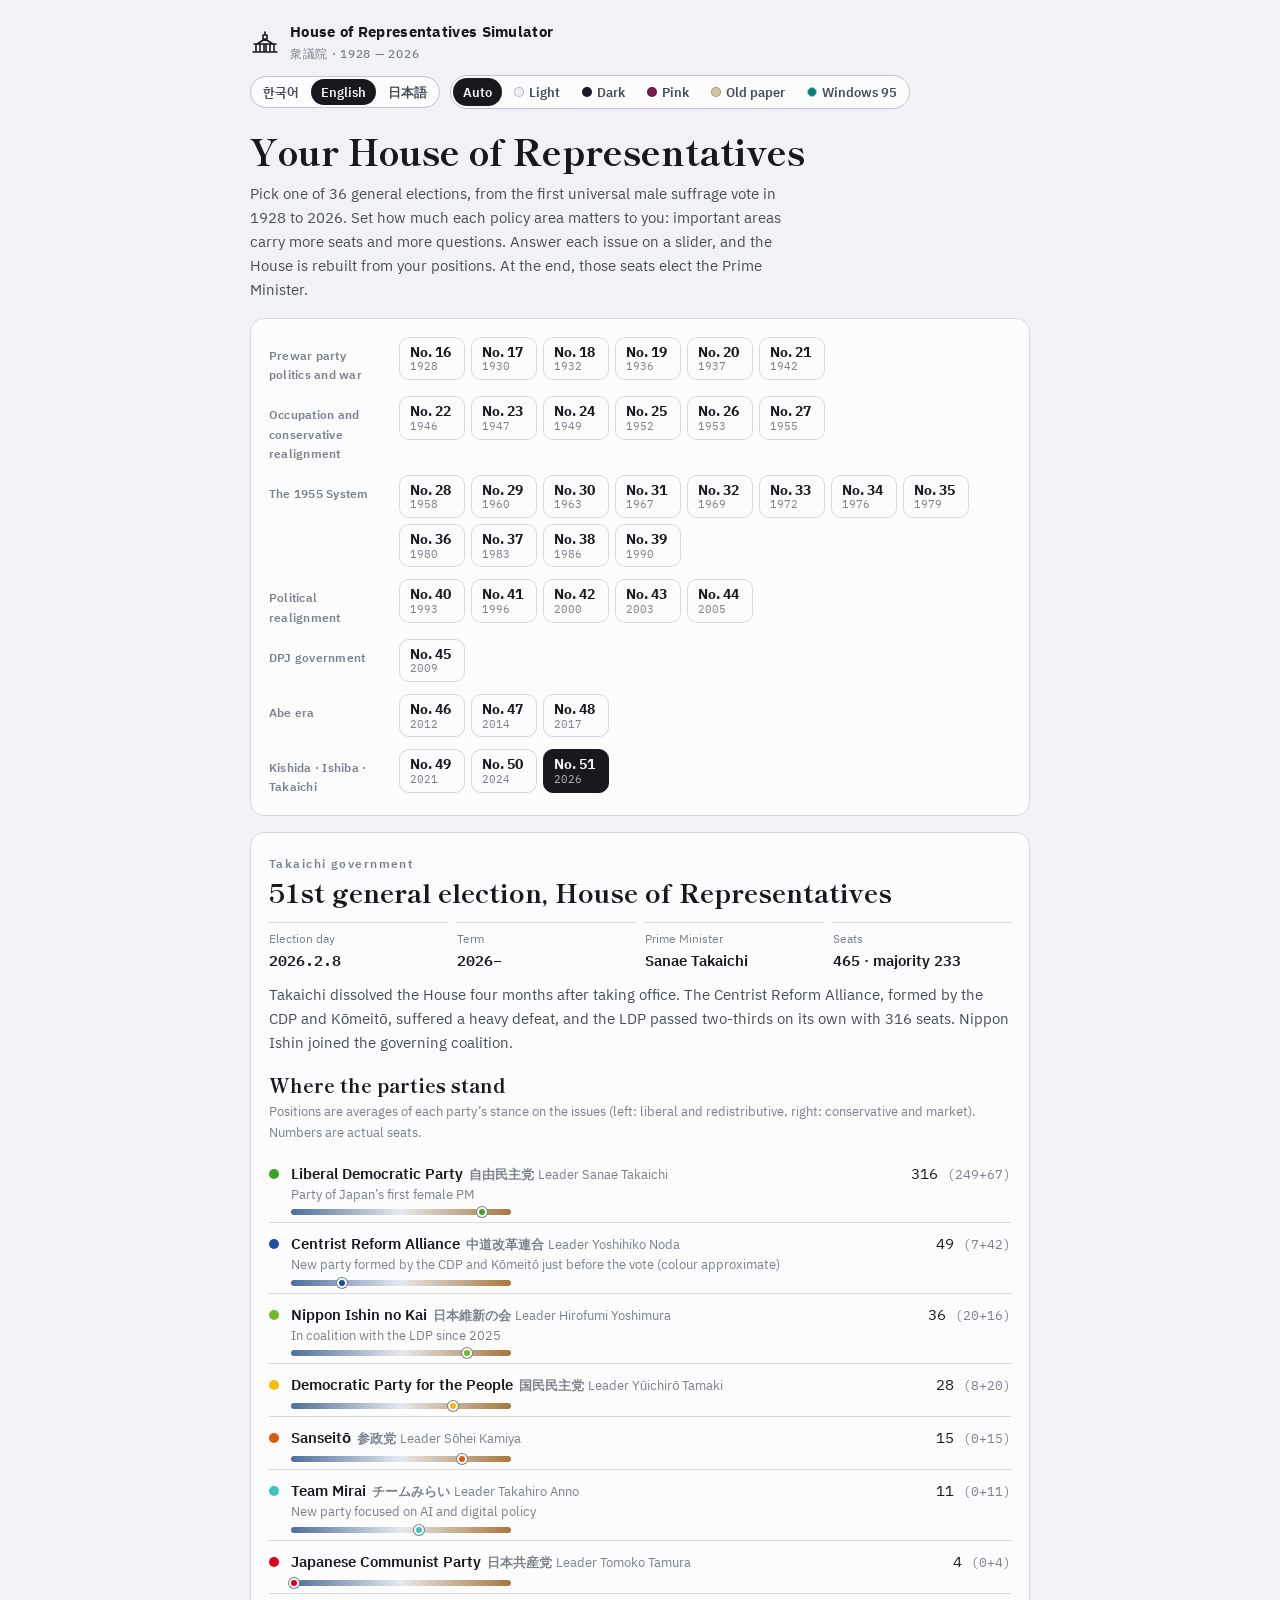
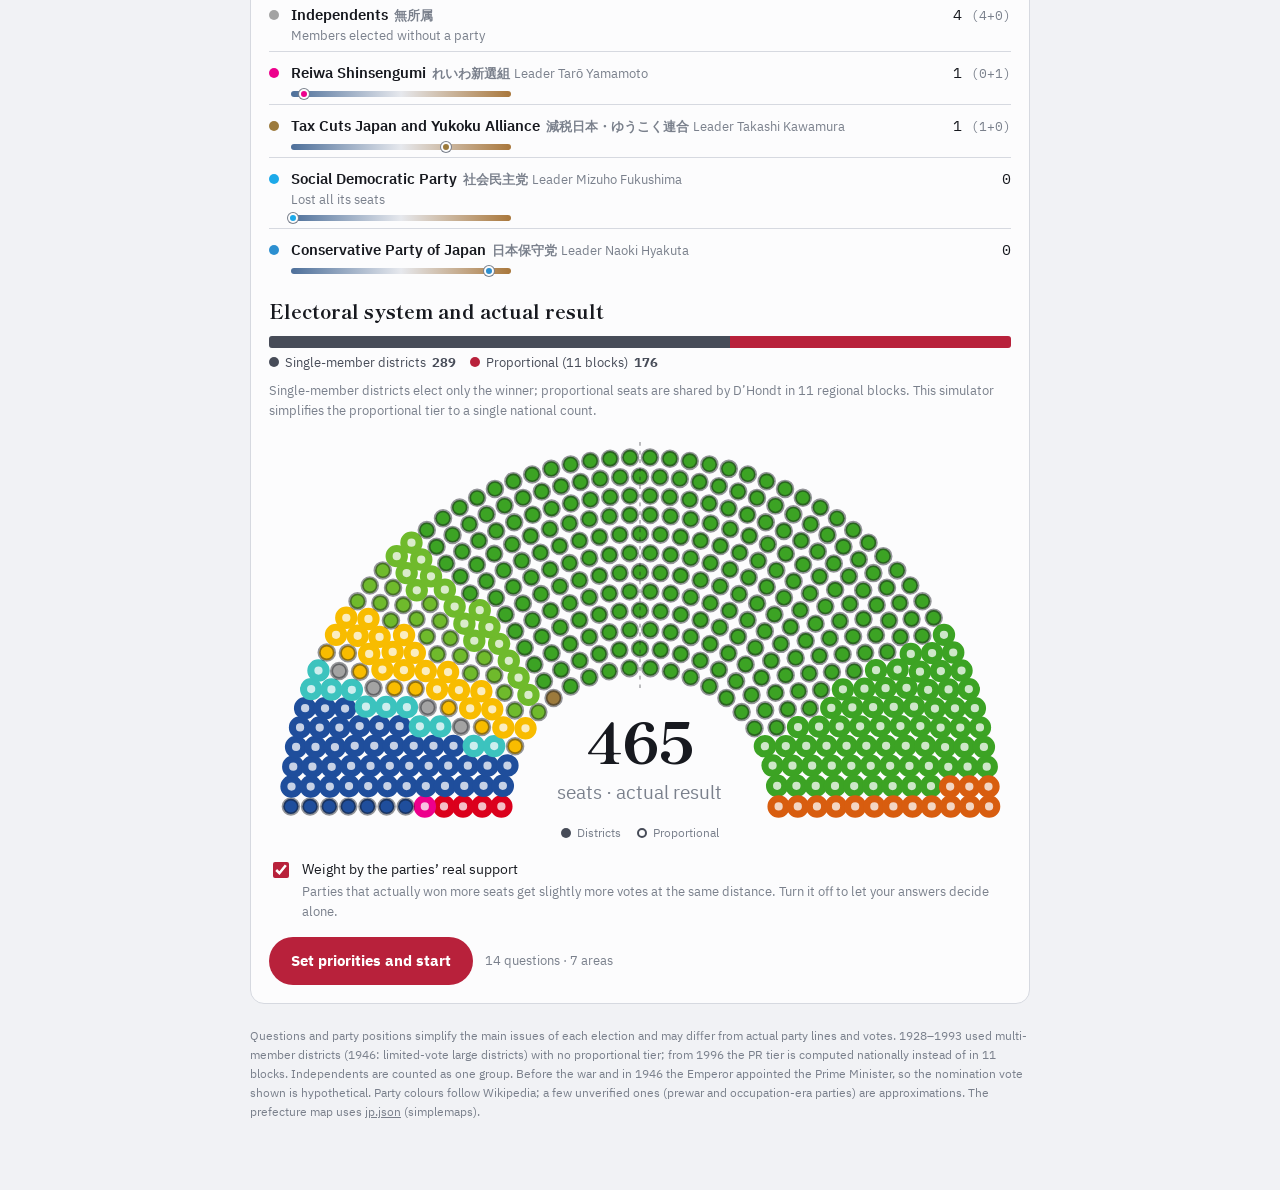
==== en.html @ da6acd6d "1928–2026 총선 36회로 확장, 영어·일본어판 추가, README 갱신 - 제16회(1928)–제40회(1993) 중선거구 시대 총선 25회와 질문 추가 (전체 36회·39" ====
<!doctype html>
<html lang="en">
<head>
<meta charset="utf-8">
<meta name="viewport" content="width=device-width,initial-scale=1,viewport-fit=cover">
<title>House of Representatives Simulator</title>
<meta name="description" content="Re-run 36 Japanese general elections (1928–2026) with your own positions: hemicycle seats, the Prime Minister nomination vote and a prefecture map.">
<link rel="alternate" hreflang="ko" href="./">
<link rel="alternate" hreflang="en" href="en.html">
<link rel="alternate" hreflang="ja" href="ja.html">
<link rel="icon" type="image/svg+xml" href="favicon/favicon.svg">
<link rel="preconnect" href="https://fonts.googleapis.com">
<link rel="preconnect" href="https://fonts.gstatic.com" crossorigin>
<link rel="stylesheet" href="https://fonts.googleapis.com/css2?family=IBM+Plex+Sans+KR:wght@400;500;600;700&family=IBM+Plex+Mono:wght@500;600&family=Shippori+Mincho+B1:wght@600;800&family=Gowun+Batang:wght@400;700&family=DotGothic16&display=swap">
<link rel="stylesheet" href="css/style.css">
</head>
<body>
<!--APP-->
<div class="wrap">
  <div class="top">
    <div class="brand">
      <svg viewBox="0 0 30 24" aria-hidden="true"><path d="M3 22h24M6 22v-8M10 22v-8M14 22v-8M16 22v-8M20 22v-8M24 22v-8M4 14h22M7 14l8-5 8 5M13 9V5h4v4M15 5V2" fill="none" stroke="currentColor" stroke-width="1.6" stroke-linecap="round" stroke-linejoin="round"/></svg>
      <div>House of Representatives Simulator<small>衆議院 · 1928 — 2026</small></div>
    </div>
    <div class="topr">
      <nav class="lang" aria-label="Language"><a href="./" hreflang="ko" lang="ko">한국어</a><a href="en.html" hreflang="en" lang="en" aria-current="page">English</a><a href="ja.html" hreflang="ja" lang="ja">日本語</a></nav>
      <div class="skin" id="skin" role="group" aria-label="Theme">
        <button type="button" data-skin="auto">Auto</button>
        <button type="button" data-skin="light"><i style="background:#f1f2f5"></i>Light</button>
        <button type="button" data-skin="dark"><i style="background:#181b21"></i>Dark</button>
        <button type="button" data-skin="pink"><i style="background:#7B1C4F"></i>Pink</button>
        <button type="button" data-skin="paper"><i style="background:#d9c49a"></i>Old paper</button>
        <button type="button" data-skin="win95"><i style="background:#008080;border-color:#c0c0c0"></i>Windows 95</button>
      </div>
      <button type="button" class="link" id="toHome" hidden>Pick another election</button>
    </div>
  </div>
  <main id="app"></main>
  <p class="foot">Questions and party positions simplify the main issues of each election and may differ from actual party lines and votes. 1928–1993 used multi-member districts (1946: limited-vote large districts) with no proportional tier; from 1996 the PR tier is computed nationally instead of in 11 blocks. Independents are counted as one group. Before the war and in 1946 the Emperor appointed the Prime Minister, so the nomination vote shown is hypothetical. Party colours follow Wikipedia; a few unverified ones (prewar and occupation-era parties) are approximations. The prefecture map uses <a href="https://github.com/Hosain1291/jp-parliament-simulator/blob/main/jp.json" target="_blank" rel="noopener">jp.json</a> (simplemaps).</p>
</div>
<script src="js/data-elections-early.js"></script>
<script src="js/data-elections.js"></script>
<script src="js/data-questions.js"></script>
<script src="js/data-questions-early.js"></script>
<script src="js/data-prefs.js"></script>
<script src="js/data-map.js"></script>
<script src="js/i18n-en.js"></script>
<script src="js/i18n-en-data-1.js"></script>
<script src="js/i18n-en-data-2.js"></script>
<script src="js/i18n-apply.js"></script>
<script src="js/engine.js"></script>
<script src="js/app.js"></script>
<!--/APP-->
</body>
</html>
---- css/style.css ----
/* 레이아웃: 국회 시뮬레이터와 같은 한 줄 기록부형 — 위에 반원 의석, 아래로 안건이 이어지고, 미디어 플레이어 같은 막대로 입장을 정합니다.
   테마(data-skin): 없음=자동(기기 라이트/다크) · light · dark · pink(#7B1C4F) · paper(올드 페이퍼) · win95(윈도우 95) */
:root{
  --bg:#f1f2f5; --surface:#fcfcfd; --sunk:#e6e8ed; --line:#d6d9e0; --line2:#bfc4ce;
  --ink:#17191f; --ink2:#474c58; --ink3:#7a808c;
  --accent:#b8213b; --accent-ink:#ffffff; --gold:#9a7a2e;
  --ok:#2f7d4f; --warn:#b4552d; --pa:#4d6f9a; --pb:#a9773b; --link:#2f5fb3;
  --seat-edge:rgba(20,22,28,.45); --radius:14px;
  --f-display:"Shippori Mincho B1","Gowun Batang","Noto Serif KR",serif;
  --f-body:"IBM Plex Sans KR","Apple SD Gothic Neo","Malgun Gothic",sans-serif;
  --f-mono:"IBM Plex Mono",ui-monospace,monospace;
  color-scheme:light;
}
@media (prefers-color-scheme: dark){:root:not([data-theme="light"]):not([data-skin]){
  --bg:#101216; --surface:#181b21; --sunk:#13151a; --line:#2a2e37; --line2:#383d48;
  --ink:#e7e9ee; --ink2:#a9aebb; --ink3:#747a87; --accent:#f07a8e; --accent-ink:#101216; --gold:#c9a866;
  --ok:#6cc08f; --warn:#e08a63; --pa:#86a6d4; --pb:#d4a165; --link:#8ab4f8; --seat-edge:rgba(255,255,255,.6); color-scheme:dark}}
:root[data-theme="dark"]:not([data-skin]),html:root[data-skin="dark"]{
  --bg:#101216; --surface:#181b21; --sunk:#13151a; --line:#2a2e37; --line2:#383d48;
  --ink:#e7e9ee; --ink2:#a9aebb; --ink3:#747a87; --accent:#f07a8e; --accent-ink:#101216; --gold:#c9a866;
  --ok:#6cc08f; --warn:#e08a63; --pa:#86a6d4; --pb:#d4a165; --link:#8ab4f8; --seat-edge:rgba(255,255,255,.6); color-scheme:dark}
html:root[data-skin="light"]{color-scheme:light}
/* 핑크: 일본 전통색 #7B1C4F(紫紅) */
html:root[data-skin="pink"]{--bg:#f8ecf1; --surface:#fffafc; --sunk:#f1dce5; --line:#e6c4d3; --line2:#d4a6bb; --ink:#2b0a1b; --ink2:#5c3048; --ink3:#8f6178;
  --accent:#7B1C4F; --accent-ink:#ffffff; --gold:#9a6a2c; --ok:#2f7d4f; --warn:#b4452d; --pa:#5a5f9e; --pb:#b07a35; --link:#7B1C4F; --seat-edge:rgba(60,10,35,.45); --radius:18px; color-scheme:light}
html:root[data-skin="pink"] body{background:radial-gradient(ellipse at 15% 0%,rgba(123,28,79,.10),transparent 55%),var(--bg)}
html:root[data-skin="paper"]{--bg:#ece0c4; --surface:#f7efd9; --sunk:#e4d5b3; --line:#d3bf95; --line2:#bfa678; --ink:#3a2814; --ink2:#5e472b; --ink3:#8a7352;
  --accent:#7a2e1d; --accent-ink:#fbf3df; --gold:#9a7330; --ok:#4d6b2f; --warn:#a5462a; --pa:#4f6a78; --pb:#9a6a2c; --link:#7a3b17; --seat-edge:rgba(58,40,20,.6); --radius:4px; color-scheme:light;
  --f-display:"Shippori Mincho B1","Gowun Batang",serif; --f-body:"Gowun Batang","Shippori Mincho B1",serif}
html:root[data-skin="paper"] body{background:radial-gradient(ellipse at 20% 10%,rgba(255,250,235,.55),transparent 60%),radial-gradient(ellipse at 80% 90%,rgba(150,110,50,.12),transparent 55%),var(--bg)}
html:root[data-skin="win95"]{--bg:#008080; --surface:#c0c0c0; --sunk:#ffffff; --line:#808080; --line2:#404040; --ink:#000000; --ink2:#202020; --ink3:#404040;
  --accent:#000080; --accent-ink:#ffffff; --gold:#808000; --ok:#006400; --warn:#a00000; --pa:#000080; --pb:#808000; --link:#0000ee; --seat-edge:#000000; --radius:0; color-scheme:light;
  --f-display:"DotGothic16","Gulim","Tahoma",sans-serif; --f-body:"Tahoma","Gulim","Dotum",sans-serif; --f-mono:"DotGothic16","Courier New",monospace}

*{box-sizing:border-box}
body{background:var(--bg);color:var(--ink);font-family:var(--f-body);font-size:15px;line-height:1.6;margin:0;padding:0 16px;-webkit-font-smoothing:antialiased}
.wrap{max-width:780px;margin:0 auto;padding-block:20px 56px}
button,select,input{font:inherit;color:inherit}
button{cursor:pointer}
button:focus-visible,[tabindex]:focus-visible,select:focus-visible{outline:2px solid var(--accent);outline-offset:2px}
h1,h2,h3,h4{font-family:var(--f-display);font-weight:800;line-height:1.3;text-wrap:balance;margin:0}
h3{font-size:19px}
.num{font-family:var(--f-mono);font-variant-numeric:tabular-nums}
.hint{color:var(--ink3);font-size:13px;margin:0}
.sub{margin:4px 0 12px}
.eyebrow{font-size:12px;letter-spacing:.12em;color:var(--ink3);font-weight:600}
.dot{display:inline-block;width:10px;height:10px;border-radius:50%;flex:none}
.ring{display:inline-block;width:10px;height:10px;border-radius:50%;flex:none;border:2px solid var(--ink2)}
.stack{display:grid;gap:16px}
.box{background:var(--surface);border:1px solid var(--line);border-radius:var(--radius);padding:18px;min-width:0}

/* 머리말 */
.top{display:flex;align-items:center;justify-content:space-between;gap:12px;margin-bottom:18px;flex-wrap:wrap}
.brand{display:flex;align-items:center;gap:10px;font-weight:700;letter-spacing:.02em}
.brand svg{width:30px;height:24px;flex:none}
.brand small{display:block;font-weight:500;color:var(--ink3);font-size:12px;letter-spacing:.06em}
.topr{display:flex;align-items:center;gap:10px;flex-wrap:wrap;justify-content:flex-end}
.skin{display:inline-flex;flex-wrap:wrap;justify-content:center;border:1px solid var(--line2);border-radius:18px;padding:2px;gap:2px;background:var(--surface);max-width:100%}
.skin button{white-space:nowrap;border:0;background:transparent;border-radius:999px;padding:4px 10px;font-size:12.5px;font-weight:600;color:var(--ink2);display:inline-flex;align-items:center;gap:5px}
.skin button i{width:10px;height:10px;border-radius:50%;border:1px solid rgba(0,0,0,.25);display:inline-block}
.skin button[aria-pressed="true"]{background:var(--ink);color:var(--bg)}
.link{background:none;border:0;padding:4px 0;color:var(--ink2);font-weight:600;font-size:14px}
.link:hover{color:var(--accent)}
.cta{background:var(--accent);color:var(--accent-ink);border:0;border-radius:999px;padding:12px 22px;font-weight:700;font-size:15px}
.cta.ghost{background:transparent;color:var(--ink);border:1px solid var(--line2)}
.cta:disabled{opacity:.4;cursor:default}
.launch{display:flex;flex-wrap:wrap;align-items:center;gap:12px}
.launch span{color:var(--ink3);font-size:13px}

/* 1. 총선 고르기 */
.intro h1{font-size:clamp(26px,6vw,36px)}
.intro p{color:var(--ink2);max-width:62ch;margin:8px 0 0}
.eras{display:grid;gap:12px}
.era{display:grid;grid-template-columns:120px 1fr;gap:10px;align-items:start}
.era>span{font-size:12px;color:var(--ink3);font-weight:600;padding-top:9px;letter-spacing:.02em}
.era .row{display:flex;flex-wrap:wrap;gap:6px}
.asm{border:1px solid var(--line);background:var(--surface);border-radius:10px;padding:5px 10px;display:grid;line-height:1.25;text-align:left;min-width:66px}
.asm b{font-size:14px}
.asm small{font-family:var(--f-mono);font-size:11px;color:var(--ink3)}
.asm[aria-pressed="true"]{background:var(--ink);color:var(--bg);border-color:var(--ink)}
.asm[aria-pressed="true"] small{color:inherit;opacity:.7}
@media (max-width:520px){.era{grid-template-columns:1fr;gap:4px}.era>span{padding-top:0}}
.detail h2{font-size:26px}
.facts{display:grid;grid-template-columns:repeat(auto-fit,minmax(140px,1fr));gap:10px;margin:14px 0 4px}
.facts div{border-top:1px solid var(--line);padding-top:6px}
.facts dt{font-size:12px;color:var(--ink3)}
.facts dd{margin:0;font-weight:600}
.desc{color:var(--ink2);margin:10px 0 0}
.sysbar{display:flex;height:12px;border-radius:3px;overflow:hidden;margin:12px 0 4px;background:var(--sunk)}
.sysbar span{height:100%}
.syslg{display:flex;flex-wrap:wrap;gap:4px 14px;font-size:12.5px;color:var(--ink2)}
.syslg span{display:flex;gap:6px;align-items:center}
.plist{display:grid;gap:2px;margin-top:6px}
.prow{display:grid;grid-template-columns:12px 1fr auto;gap:10px;align-items:baseline;padding:7px 0;border-bottom:1px solid var(--line)}
.prow:last-child{border-bottom:0}
.prow b{font-weight:600}
.prow small{display:block;color:var(--ink3);font-size:12.5px;line-height:1.4}
.prow .ja{font-family:var(--f-display);color:var(--ink3);font-size:12.5px;margin-left:6px;font-weight:600}
.lean{position:relative;height:6px;border-radius:3px;background:linear-gradient(90deg,var(--pa),var(--sunk) 50%,var(--pb));margin-top:6px;max-width:220px}
.lean i{position:absolute;top:50%;width:10px;height:10px;margin:-5px 0 0 -5px;border-radius:50%;border:2px solid var(--surface);box-shadow:0 0 0 1px var(--ink3)}
.opts{display:grid;gap:10px;margin-top:4px}
.chk{display:flex;gap:10px;align-items:flex-start;font-size:14px}
.chk input{margin-top:4px;accent-color:var(--accent);width:16px;height:16px;flex:none}
.chk small{display:block;color:var(--ink3);font-size:12.5px}

/* 반원 의석 (부채꼴 arch) */
.hemi svg{width:100%;height:auto;display:block}
.hemi .seat{transform-box:fill-box;transform-origin:center;transition:fill .5s ease,stroke .5s ease}
.hemi .big{font-family:var(--f-display);font-weight:800;font-size:46px;fill:var(--ink)}
.hemi .sm{font-size:15px;fill:var(--ink3)}
.hemi .mj{stroke:var(--ink);stroke-dasharray:3 4;opacity:.45}
.hlg{display:flex;justify-content:center;flex-wrap:wrap;gap:4px 16px;font-size:12px;color:var(--ink3);margin-top:4px}
.hlg span{display:flex;gap:6px;align-items:center}
.hemi .seat.s-in{animation:seatIn .55s cubic-bezier(.3,1.6,.5,1) backwards}
.hemi .seat.s-out{animation:seatOut .65s ease backwards}
.hemi .seat.s-sw{animation:seatSw .8s ease-in-out backwards}
@keyframes seatIn{0%{transform:scale(0);opacity:0}100%{transform:scale(1);opacity:1}}
@keyframes seatOut{0%{transform:scale(1.2)}45%{transform:scale(.2)}100%{transform:scale(1)}}
@keyframes seatSw{0%{fill:var(--old);transform:scale(1.15)}42%{fill:var(--old);transform:scale(.12)}43%{fill:var(--new);transform:scale(.12)}75%{transform:scale(1.15)}100%{fill:var(--new);transform:scale(1)}}
.popin{animation:seatIn .5s cubic-bezier(.3,1.6,.5,1) backwards;display:inline-block}

/* 2. 분야 중요도 */
.lead{color:var(--ink2);margin:6px 0 0;max-width:62ch}
.seg5{display:grid;grid-template-columns:repeat(5,1fr);border:1px solid var(--line2);border-radius:10px;overflow:hidden}
.seg5 button{border:0;border-right:1px solid var(--line);background:transparent;padding:8px 2px;font-size:12.5px;font-weight:600;color:var(--ink2);line-height:1.2}
.seg5 button:last-child{border-right:0}
.seg5 button[aria-checked="true"]{background:var(--ink);color:var(--bg)}
.seg5.mini{max-width:420px}
.seg5.mini button{padding:5px 2px;font-size:11.5px}
.frow{display:grid;gap:8px;padding:14px 0;border-bottom:1px solid var(--line)}
.frow:first-child{padding-top:0}
.frow:last-child{border-bottom:0;padding-bottom:0}
.frow .fh{display:flex;justify-content:space-between;align-items:flex-start;gap:10px}
.frow .fh small{display:block;color:var(--ink3);font-size:12.5px;font-weight:400;margin-top:2px}
.fseats{font-family:var(--f-mono);font-weight:700;font-size:16px;text-align:right;white-space:nowrap}
.fseats small{display:block;font-family:var(--f-body);color:var(--ink3);font-weight:500;font-size:12px}
.frow.off .fchip,.frow.off .fseats{opacity:.5}
.fchip{display:inline-flex;align-items:center;gap:6px;font-size:14px;font-weight:700;color:var(--ink)}
.fbar{display:flex;height:14px;border-radius:4px;overflow:hidden;background:var(--sunk);margin:6px 0 4px}
.fbar span{height:100%}

/* 3. 질문 */
.qhead{display:flex;justify-content:space-between;align-items:center;gap:10px}
.prog{display:grid;grid-auto-flow:column;gap:3px;margin:14px 0 18px}
.prog i{height:4px;border-radius:2px;background:var(--line)}
.prog i.done{background:var(--accent)}
.prog i.skip{background:var(--line2)}
.prog i.cur{background:var(--ink)}
.stakebox{display:flex;flex-wrap:wrap;gap:6px 14px;align-items:center;background:var(--surface);border:1px solid var(--line);border-radius:12px;padding:10px 12px;font-size:13px;color:var(--ink2)}
.stakebox b{color:var(--ink);font-family:var(--f-mono)}
.qmeta{display:flex;gap:10px;align-items:center;font-size:13px;color:var(--ink3);flex-wrap:wrap}
.qmeta b{color:var(--ink2)}
.qtitle{font-size:clamp(24px,6vw,32px);margin:6px 0 16px}
.poles{display:grid;grid-template-columns:1fr 1fr;gap:10px}
.pole{text-align:left;background:var(--surface);border:1px solid var(--line);border-radius:12px;padding:12px 13px;display:grid;gap:6px;align-content:start;transition:opacity .2s,border-color .2s;opacity:var(--o,1);min-width:0}
.pole.r{text-align:right}
.pole .pn{display:flex;gap:7px;align-items:center;font-size:13px;font-weight:700;color:var(--ink2)}
.pole.r .pn{justify-content:flex-end}
.pole .pn i{width:10px;height:10px;border-radius:50%;background:var(--pc);flex:none}
.pole .ps{font-size:15px;line-height:1.45;font-weight:500}
.pole.on{border-color:var(--pc);box-shadow:inset 0 0 0 1px var(--pc)}
.pole em{font-style:normal;font-family:var(--f-mono);font-size:11px;color:var(--ink3)}
.player{margin-top:20px;background:var(--surface);border:1px solid var(--line);border-radius:16px;padding:22px 18px 16px}
.track{position:relative;height:44px;touch-action:none;cursor:pointer;margin:18px 6px 0}
.rail{position:absolute;left:0;right:0;top:50%;height:8px;margin-top:-4px;border-radius:4px;background:var(--sunk);box-shadow:inset 0 0 0 1px var(--line)}
.fill{position:absolute;top:50%;height:8px;margin-top:-4px;border-radius:4px;background:var(--fc,var(--accent))}
.tick{position:absolute;top:50%;width:1px;height:14px;margin-top:-7px;background:var(--line2)}
.tick.c{height:22px;margin-top:-11px;background:var(--ink3)}
.thumb{position:absolute;top:50%;width:24px;height:24px;margin:-12px 0 0 -12px;border-radius:50%;background:var(--surface);border:3px solid var(--fc,var(--ink3));box-shadow:0 1px 4px rgba(0,0,0,.25)}
.track:not(.set) .thumb{border-style:dashed}
.bubble{position:absolute;bottom:100%;transform:translateX(-50%);margin-bottom:-2px;font-family:var(--f-mono);font-size:11px;font-weight:600;background:var(--ink);color:var(--bg);border-radius:6px;padding:1px 6px;white-space:nowrap;pointer-events:none}
.track:not(.set) .bubble{opacity:0}
.track.anim .thumb,.track.anim .fill,.track.anim .bubble{transition:left .18s ease,width .18s ease}
.time{display:flex;justify-content:space-between;gap:10px;font-size:12px;color:var(--ink3);margin-top:4px}
.read{text-align:center;font-weight:600;color:var(--ink);margin:10px 0 0;min-height:1.6em}
.controls{display:flex;align-items:center;justify-content:center;gap:12px;margin-top:14px}
.ic{width:46px;height:46px;border-radius:50%;border:1px solid var(--line2);background:transparent;display:grid;place-items:center;padding:0;font-weight:700}
.ic svg{width:18px;height:18px;fill:currentColor}
.ic:disabled{opacity:.35;cursor:default}
.play{padding:0 22px;height:52px;border-radius:999px;background:var(--accent);color:var(--accent-ink);border:0;display:flex;gap:8px;align-items:center;font-weight:700}
.play svg{width:16px;height:16px;fill:currentColor}
.play:disabled{opacity:.4;cursor:default}
.kbd{font-size:12px;color:var(--ink3);text-align:center;margin-top:10px}
.live{margin-top:14px;padding:14px}
.live .lvh{display:flex;flex-direction:column;gap:2px;margin-bottom:6px}
.live .lvh small{color:var(--ink3);font-size:12px;line-height:1.45}
.live .hemi{max-width:340px;margin:0 auto}
.lv{display:flex;flex-wrap:wrap;justify-content:center;gap:4px 14px;font-size:12.5px;color:var(--ink2);margin-top:6px}
.lv span{display:inline-flex;align-items:center;gap:5px}
.lv b{font-family:var(--f-mono);color:var(--ink)}
.lv em{font-style:normal;font-family:var(--f-mono);font-size:11.5px;font-weight:700;padding:0 5px;border-radius:999px}
.lv em.up{color:var(--ok);background:color-mix(in srgb,var(--ok) 14%,transparent)}
.lv em.down{color:var(--warn);background:color-mix(in srgb,var(--warn) 14%,transparent)}
@media (max-width:480px){.poles{grid-template-columns:1fr}.pole.r{text-align:left}.pole.r .pn{justify-content:flex-start}.pole.r .pn i{order:-1}.box{padding:15px}.seg5 button{font-size:11.5px}}

/* 4. 분야별 발표 */
.brow{display:grid;grid-template-columns:12px 1fr auto auto;gap:10px;align-items:center;padding:7px 0;border-bottom:1px solid var(--line);font-size:14px}
.brow .add{font-family:var(--f-mono);font-size:13px;color:var(--ok);min-width:40px;text-align:right;font-weight:700}
.brow .add.zero{color:var(--ink3)}
.brow .add.neg{color:var(--warn)}
.brow .cum{font-family:var(--f-mono);font-weight:700;min-width:36px;text-align:right}
.brow .bar{height:6px;border-radius:3px;background:var(--sunk);margin-top:4px;overflow:hidden}
.brow .bar span{display:block;height:100%;transition:width .8s cubic-bezier(.2,.8,.2,1)}

/* 5. 결과 */
.rhead h2{font-size:clamp(26px,6vw,34px)}
.pills{display:flex;flex-wrap:wrap;gap:6px;margin-bottom:10px}
.pill{font-size:12px;font-weight:600;border:1px solid var(--line2);border-radius:999px;padding:2px 10px;color:var(--ink2)}
.pill.strong{background:var(--ink);color:var(--bg);border-color:var(--ink)}
.pill.ok{border-color:var(--ok);color:var(--ok)}
.seg{display:inline-flex;border:1px solid var(--line2);border-radius:999px;padding:3px;gap:2px;flex-wrap:wrap}
.seg button{border:0;background:transparent;border-radius:999px;padding:6px 14px;font-size:13px;font-weight:600;color:var(--ink2)}
.seg button[aria-pressed="true"]{background:var(--ink);color:var(--bg)}
.tw{overflow-x:auto;margin-top:8px}
.tbl{width:100%;border-collapse:collapse;font-size:14px;min-width:420px}
.tbl th{font-size:12px;color:var(--ink3);font-weight:600;text-align:right;padding:6px 4px;border-bottom:1px solid var(--line2);white-space:nowrap}
.tbl th:first-child{text-align:left}
.tbl td{padding:8px 4px;border-bottom:1px solid var(--line);text-align:right;font-family:var(--f-mono);font-variant-numeric:tabular-nums}
.tbl td:first-child{text-align:left;font-family:var(--f-body)}
.tbl td:first-child span{display:flex;gap:8px;align-items:center}
.up{color:var(--ok)} .down{color:var(--warn)}
/* 총리 지명선거 */
.pm{width:100%;border-collapse:collapse;font-size:14px;min-width:460px}
.pm th{font-size:12px;color:var(--ink3);font-weight:600;text-align:left;padding:6px 6px;border-bottom:1px solid var(--line2);white-space:nowrap}
.pm th.r,.pm td.r{text-align:right}
.pm td{padding:9px 6px;border-bottom:1px solid var(--line);vertical-align:middle}
.pm tr.win td{background:color-mix(in srgb,var(--accent) 8%,transparent)}
.pm .who{display:flex;gap:10px;align-items:center}
.pm .ph{width:34px;height:42px;border-radius:6px;display:grid;place-items:center;color:#fff;font-family:var(--f-display);font-weight:800;font-size:16px;flex:none;text-shadow:0 1px 2px rgba(0,0,0,.35)}
.pm .jn{font-family:var(--f-display);font-weight:800;font-size:16px;line-height:1.2}
.pm .kn{font-size:12px;color:var(--ink3)}
.pm .bk{font-size:12px;color:var(--ink3)}
.pm .vb{position:relative;height:10px;border-radius:5px;background:var(--sunk);min-width:90px;overflow:hidden}
.pm .vb span{position:absolute;left:0;top:0;bottom:0;border-radius:5px}
.pm .vb em{position:absolute;top:-2px;bottom:-2px;width:2px;background:var(--ink)}
.badge{display:inline-block;font-size:11px;font-weight:700;padding:1px 8px;border-radius:999px;background:var(--accent);color:var(--accent-ink);white-space:nowrap}
.vote{margin:10px 0 0;font-size:14px;color:var(--ink2)}
.vote b{color:var(--ink)}
.plan{display:grid;grid-template-columns:repeat(auto-fill,minmax(240px,1fr));gap:6px 14px;margin-top:10px}
.plan label{display:grid;grid-template-columns:12px minmax(0,1fr) auto;gap:8px;align-items:center;font-size:13px}
.plan select,.in{font-size:12.5px;padding:4px 6px;border:1px solid var(--line2);border-radius:8px;background:var(--bg);max-width:170px;min-width:0}
details.how summary,details.mv summary{cursor:pointer;font-weight:700;font-size:14px}
details.how p{color:var(--ink2);font-size:14px;margin:10px 0 0}
/* 위키백과식 인포박스 */
.wb-wrap{overflow-x:auto}
.wb{width:100%;max-width:440px;min-width:300px;margin:0 auto;border-collapse:collapse;background:var(--sunk);border:1px solid var(--line2);font-size:13px;line-height:1.45;color:var(--ink)}
.wb td,.wb th{padding:4px 6px;text-align:center;vertical-align:middle}
.wb .wb-title{font-size:17px;font-weight:700;padding:10px 8px 8px;line-height:1.3}
.wb .wb-title div{font-size:12px;font-weight:500;color:var(--ink3);margin-top:2px}
.wb th[scope="row"]{text-align:left;font-weight:700;white-space:nowrap;width:1%}
.wb .wb-r{text-align:left}
.wb .wb-hr{padding:0;border-top:1px solid var(--line2);height:0}
.wb-flag{width:72px;height:auto;border:1px solid var(--line2);display:block;margin:0 auto}
.wb-nav{display:flex;justify-content:space-between;align-items:center;gap:6px;border-top:1px solid var(--line2);border-bottom:1px solid var(--line2);padding:6px 0}
.wb-nav span{min-width:60px}
.wb-nav span:last-child{text-align:right}
.wb-a{background:none;border:0;padding:0;color:var(--link);font-size:13px}
.wb-ph{aspect-ratio:3/4;max-width:92px;margin:0 auto;background:linear-gradient(160deg,color-mix(in srgb,var(--c) 70%,#ffffff),var(--c));display:grid;place-items:center;border:1px solid var(--line2)}
.wb-ph span{font-family:var(--f-display);font-weight:800;font-size:22px;color:#ffffff;text-shadow:0 1px 2px rgba(0,0,0,.35)}
.wb .hemi{max-width:300px;margin:4px auto 0}
.wb-cap{font-size:12px;color:var(--ink3);padding-bottom:4px}
/* 지도 */
.mapw{display:grid;grid-template-columns:minmax(0,1.3fr) minmax(0,1fr);gap:14px;align-items:start}
@media (max-width:640px){.mapw{grid-template-columns:minmax(0,1fr)}}
.map svg{width:100%;height:auto;display:block}
.map path{stroke:var(--surface);stroke-width:.6;cursor:pointer}
.map path:hover{stroke:var(--ink);stroke-width:1.2}
.map path.sel{stroke:var(--ink);stroke-width:1.8}
.map .inset{fill:none;stroke:var(--line2);stroke-dasharray:3 3}
.map text{fill:var(--ink3);font-size:11px}
.pd h4{font-size:21px}
.pd .meta{color:var(--ink3);font-size:12.5px;margin:2px 0 8px}
.pd .wbar{display:flex;height:12px;border-radius:3px;overflow:hidden;background:var(--sunk);margin:6px 0}
.pd .wbar span{height:100%}
/* 정족수·연립 */
.thr{display:grid;gap:10px}
.thr .t{display:grid;grid-template-columns:1fr auto;gap:4px 10px;align-items:baseline}
.thr .t b{font-weight:600}
.thr .t small{grid-column:1/-1;color:var(--ink3);font-size:12.5px}
.meter{position:relative;height:14px;border-radius:4px;background:var(--sunk);display:flex;overflow:hidden;margin:4px 0 2px}
.meter span{height:100%}
.mk{position:absolute;top:-2px;bottom:-2px;width:2px;background:var(--ink)}
.mk.l2{background:var(--gold)}
.mlab{position:relative;height:16px;font-size:11px;color:var(--ink3);font-family:var(--f-mono)}
.mlab span{position:absolute;transform:translateX(-50%);white-space:nowrap}
.coal{display:grid;gap:10px}
.co .t{display:flex;justify-content:space-between;gap:10px;font-size:14px;margin-bottom:4px}
.vbar{position:relative;height:12px;border-radius:4px;overflow:hidden;background:var(--sunk);display:flex}
.vbar span{height:100%}
.vbar em{position:absolute;top:0;bottom:0;width:2px;background:var(--ink)}
.chips{display:flex;flex-wrap:wrap;gap:6px}
.chip{border:1px solid var(--line2);background:transparent;border-radius:999px;padding:5px 12px;font-size:13px;font-weight:600;color:var(--ink2);display:inline-flex;align-items:center;gap:6px}
.chip[aria-pressed="true"]{background:var(--ink);color:var(--bg);border-color:var(--ink)}
.chip:disabled{opacity:.4;cursor:default}
.cabbox{margin-top:16px;border-top:1px solid var(--line);padding-top:14px}
.cabbox h4{font-size:16px}
.cabg{display:grid;grid-template-columns:repeat(auto-fill,minmax(220px,1fr));gap:6px;margin-top:8px}
.cabr{display:grid;grid-template-columns:22px 1fr;gap:2px 8px;padding:7px 10px;border-radius:8px;background:var(--bg);border-left:3px solid var(--c);font-size:13px}
.cabr .num{grid-row:span 2;color:var(--ink3);font-size:12px;align-self:center}
.cabr select{font-size:12px;padding:2px 4px;max-width:100%}
/* 스펙트럼 맵·일치도·표결 */
.cmp svg{width:100%;max-width:520px;height:auto;display:block;margin:0 auto}
.cmp .ax{font-size:10.5px;fill:var(--ink3)}
.cmp .lb{font-size:10.5px;fill:var(--ink2);font-weight:600}
.cmp .lb.you{fill:var(--ink);font-weight:700}
.match{display:grid;gap:8px}
.match .m{display:grid;grid-template-columns:12px 1fr 52px;gap:10px;align-items:center}
.match .bar{height:8px;border-radius:4px;background:var(--sunk);overflow:hidden}
.match .bar span{display:block;height:100%}
.bill{border-top:1px solid var(--line);padding-top:16px;margin-top:16px}
.bill:first-child{border-top:0;padding-top:0;margin-top:0}
.bill h4{margin:0 0 4px;font-size:15px}
.bill .you{font-size:13px;color:var(--ink2);margin:0 0 8px}
.bill .stake{display:flex;flex-wrap:wrap;align-items:center;gap:8px 12px;margin:8px 0 4px;font-size:12.5px;color:var(--ink3)}
.tag{font-size:11.5px;font-weight:600;border-radius:999px;padding:1px 8px;background:var(--sunk);color:var(--ink2);border:1px solid var(--line);font-family:var(--f-body)}
.vrow{display:grid;grid-template-columns:62px 1fr;gap:4px 8px;align-items:center;font-size:12px;color:var(--ink3);margin-top:8px}
.vnum{grid-column:2;display:flex;justify-content:space-between;font-family:var(--f-mono);font-size:11px;gap:6px}
.verdict{font-family:var(--f-body);font-size:12.5px;font-weight:600;color:var(--ink2)}
.acts{display:flex;flex-wrap:wrap;gap:10px}
.foot{color:var(--ink3);font-size:12px;margin-top:22px;line-height:1.6}
.foot a{color:inherit}
.tip{position:fixed;pointer-events:none;z-index:20;background:var(--ink);color:var(--bg);padding:6px 9px;border-radius:6px;font-size:12px;max-width:240px}

/* ── 올드 페이퍼: 색연필 질감 */
html:root[data-skin="paper"] .hemi .seatg{filter:url(#jp-sketch)}
html:root[data-skin="paper"] .hemi .seat{fill-opacity:.88}
html:root[data-skin="paper"] .hemi .seat.s-in{animation:crayon .62s cubic-bezier(.45,0,.35,1) backwards}
@keyframes crayon{0%{clip-path:polygon(0 0,0 0,0 0);fill-opacity:.35}100%{clip-path:polygon(0 0,210% 0,0 210%);fill-opacity:.88}}
html:root[data-skin="paper"] :is(.sysbar,.meter,.match .bar,.vbar,.brow .bar,.fbar,.pm .vb) span{background-image:repeating-linear-gradient(-62deg,rgba(255,250,235,.22) 0 1.5px,transparent 1.5px 4px)!important}
html:root[data-skin="paper"] .box{box-shadow:2px 3px 0 rgba(90,70,40,.15)}
html:root[data-skin="paper"] .intro h1,html:root[data-skin="paper"] .rhead h2{letter-spacing:.06em}

/* ── 윈도우 95: 회색 창 · 남색 제목 표시줄 · 입체 테두리 */
html:root[data-skin="win95"] *{border-radius:0!important}
html:root[data-skin="win95"] body{-webkit-font-smoothing:none}
html:root[data-skin="win95"] .top{color:#fff}
html:root[data-skin="win95"] .brand small,html:root[data-skin="win95"] .foot,html:root[data-skin="win95"] .stack>.hint{color:#e0ffff}
html:root[data-skin="win95"] .intro{color:#fff}
html:root[data-skin="win95"] .intro p{color:#e0ffff}
html:root[data-skin="win95"] :is(.box,.player,.stakebox,.pole,.asm,.live){border:0;box-shadow:inset -1px -1px 0 #000,inset 1px 1px 0 #dfdfdf,inset -2px -2px 0 #808080,inset 2px 2px 0 #fff;background:#c0c0c0}
html:root[data-skin="win95"] .box>h3:first-child,html:root[data-skin="win95"] .box>h2:first-child{background:linear-gradient(90deg,#000080,#1084d0);color:#fff;margin:-15px -15px 12px;padding:3px 6px;font-size:14px;display:flex;justify-content:space-between;align-items:center}
html:root[data-skin="win95"] .box>h3:first-child::after,html:root[data-skin="win95"] .box>h2:first-child::after{content:"_ □ ×";font-family:var(--f-mono);font-size:11px;background:#c0c0c0;color:#000;padding:0 4px;box-shadow:inset -1px -1px 0 #000,inset 1px 1px 0 #fff}
html:root[data-skin="win95"] :is(.cta,.play,.ic,.chip,.skin button,.seg button,.seg5 button,.wb-a,.link){background:#c0c0c0;color:#000;border:0;box-shadow:inset -1px -1px 0 #000,inset 1px 1px 0 #fff,inset -2px -2px 0 #808080,inset 2px 2px 0 #dfdfdf;text-shadow:none}
html:root[data-skin="win95"] .link{padding:4px 10px}
html:root[data-skin="win95"] :is(.skin button[aria-pressed="true"],.seg button[aria-pressed="true"],.seg5 button[aria-checked="true"],.chip[aria-pressed="true"],.asm[aria-pressed="true"],.cta:active,.play:active){box-shadow:inset 1px 1px 0 #000,inset -1px -1px 0 #fff,inset 2px 2px 0 #808080;background:#d4d4d4;color:#000}
html:root[data-skin="win95"] .asm[aria-pressed="true"] small{color:#000}
html:root[data-skin="win95"] .cta,html:root[data-skin="win95"] .play{font-weight:700}
html:root[data-skin="win95"] :is(.skin,.seg,.seg5){background:#c0c0c0;border:0;gap:2px;padding:2px}
html:root[data-skin="win95"] :is(select,.in,.rail,.sysbar,.meter,.vbar,.fbar,.match .bar,.brow .bar,.pm .vb,.wb){background:#fff;box-shadow:inset 1px 1px 0 #808080,inset -1px -1px 0 #fff,inset 2px 2px 0 #000;border:0}
html:root[data-skin="win95"] .thumb{background:#c0c0c0;border:0;box-shadow:inset -1px -1px 0 #000,inset 1px 1px 0 #fff,inset -2px -2px 0 #808080;width:14px;margin-left:-7px}
html:root[data-skin="win95"] .prog i.done,html:root[data-skin="win95"] .prog i.cur{background:#000080}
html:root[data-skin="win95"] .hemi .seat{shape-rendering:crispEdges}
html:root[data-skin="win95"] .pm tr.win td{background:#000080;color:#fff}
html:root[data-skin="win95"] .pm tr.win .kn,html:root[data-skin="win95"] .pm tr.win .bk{color:#dde}

@media (prefers-reduced-motion: reduce){*{transition:none!important}.hemi .seat,.popin{animation:none!important}}
html:root[data-skin="win95"] .rhead,html:root[data-skin="win95"] .rhead .lead,html:root[data-skin="win95"] .rhead b{color:#fff}
html:root[data-skin="win95"] .pills .pill{background:#c0c0c0;color:#000;border:0;box-shadow:inset -1px -1px 0 #000,inset 1px 1px 0 #fff}
html:root[data-skin="win95"] .pills .pill.strong{background:#000080;color:#fff}
html:root[data-skin="win95"] .pm tr.win .badge{background:#fff;color:#000080}
html:root[data-skin="win95"] .qhead .eyebrow,html:root[data-skin="win95"] .qmeta,html:root[data-skin="win95"] .qmeta b,html:root[data-skin="win95"] .qtitle,html:root[data-skin="win95"] section>div>.eyebrow,html:root[data-skin="win95"] .stack>div>h2,html:root[data-skin="win95"] .stack>div>.lead,html:root[data-skin="win95"] .launch span{color:#fff}

/* 언어 전환 */
.lang{display:inline-flex;border:1px solid var(--line2);border-radius:999px;padding:2px;gap:2px;background:var(--surface)}
.lang a{padding:3px 10px;border-radius:999px;font-size:12.5px;font-weight:600;color:var(--ink2);text-decoration:none}
.lang a:hover{color:var(--ink)}
.lang a[aria-current="page"]{background:var(--ink);color:var(--bg)}
html:root[data-skin="win95"] .lang{background:#c0c0c0;border:2px solid;border-color:#fff #808080 #808080 #fff;border-radius:0;padding:2px}
html:root[data-skin="win95"] .lang a{border-radius:0;color:#000;font-weight:400}
html:root[data-skin="win95"] .lang a[aria-current="page"]{background:#000080;color:#fff}
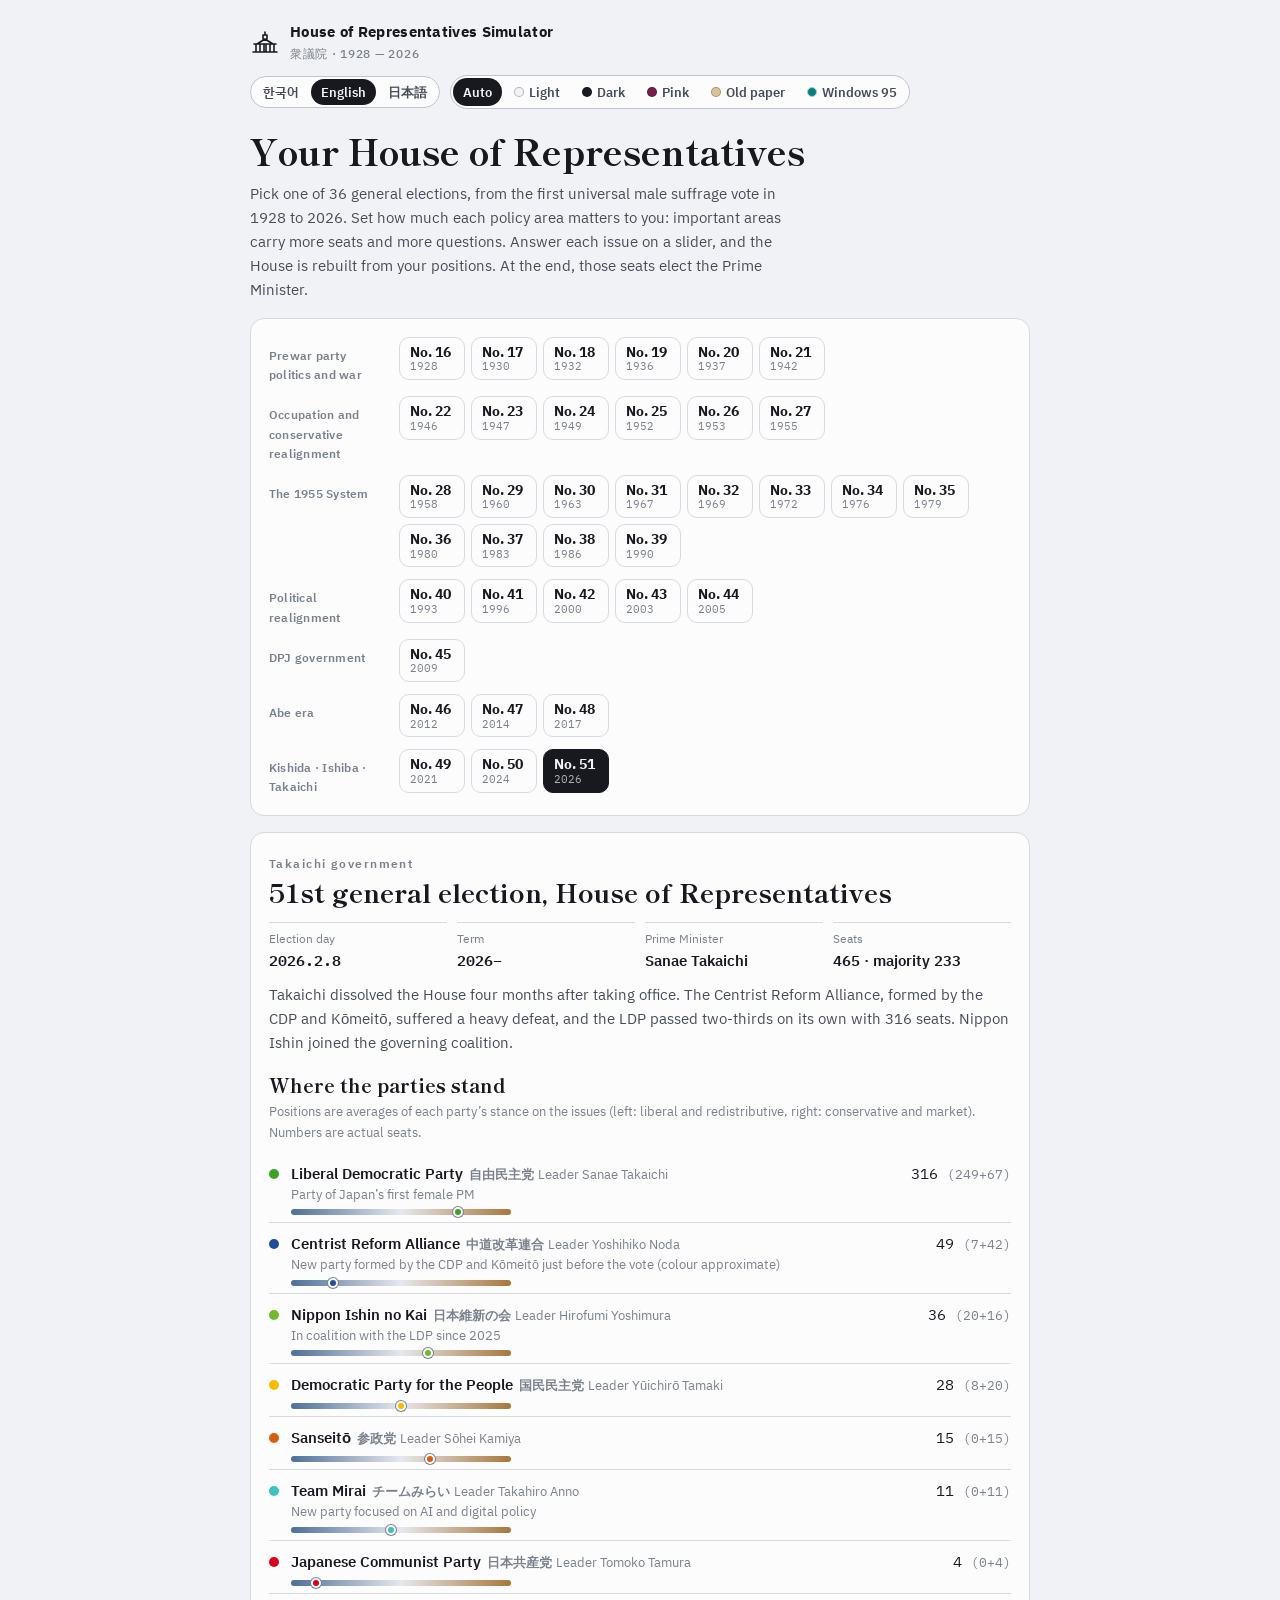
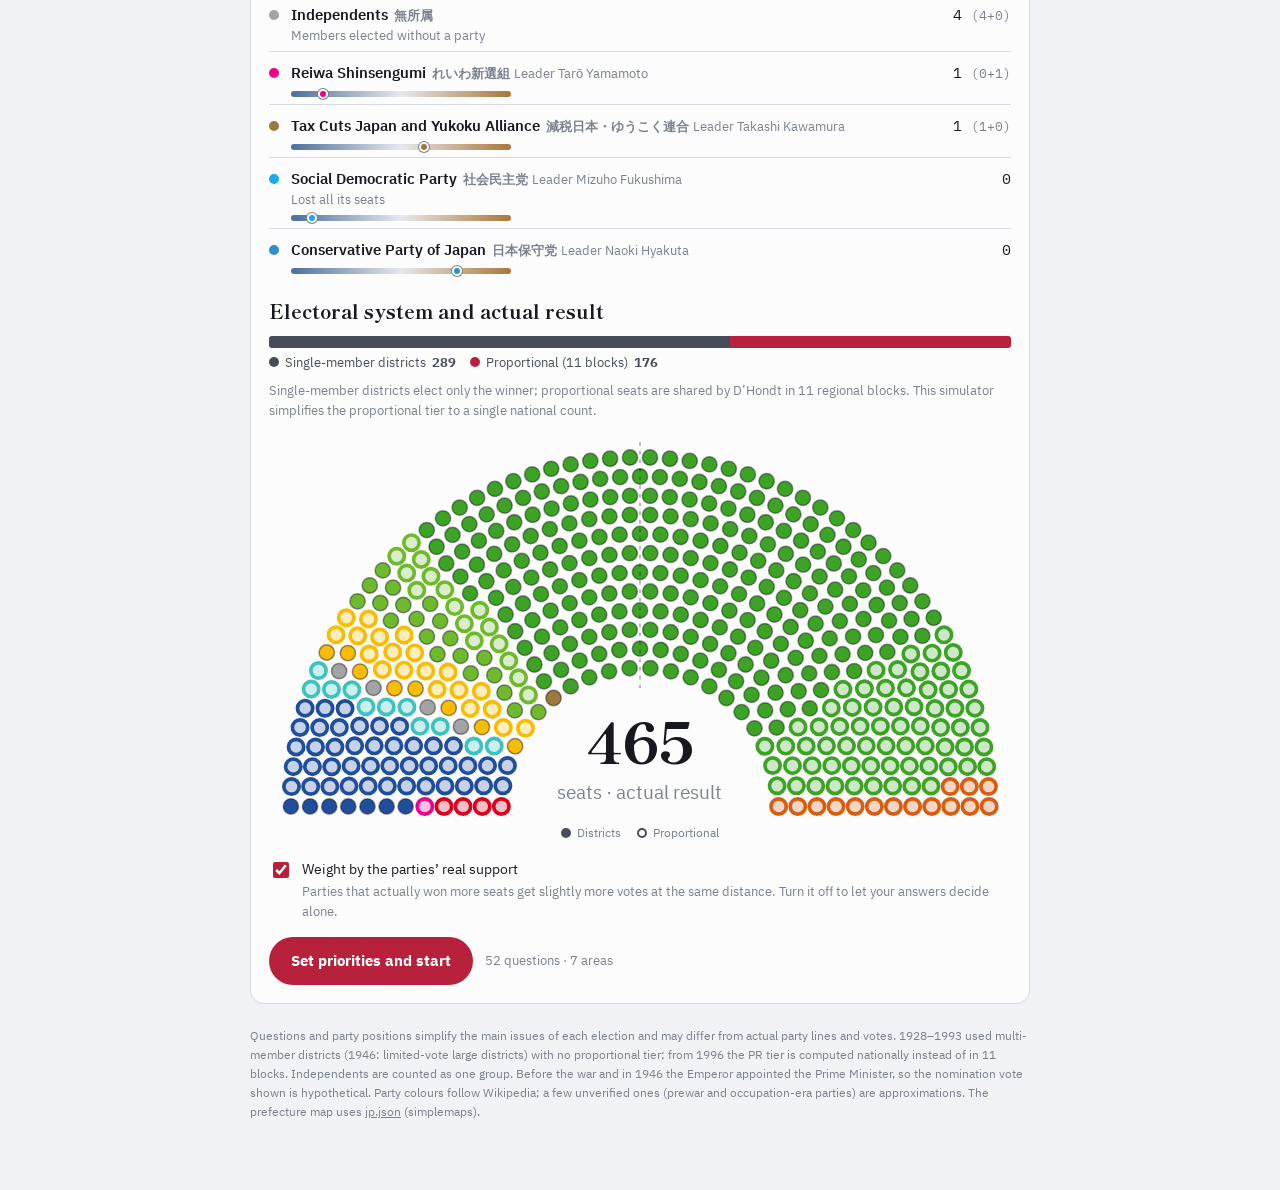
==== commit 26f8d766: "총선별 질문 27–52개로 확충, 예상 의석 창 제거, 의석 원 테두리 얇게 - 질문 392개 → 1,185개: 총선마다 27(1942)–52(2026)개, 7개 분야 모두 포함 " ====
--- a/en.html
+++ b/en.html
@@ -41,12 +41,12 @@
 <script src="js/data-elections-early.js"></script>
 <script src="js/data-elections.js"></script>
 <script src="js/data-questions.js"></script>
-<script src="js/data-questions-early.js"></script>
 <script src="js/data-prefs.js"></script>
 <script src="js/data-map.js"></script>
 <script src="js/i18n-en.js"></script>
 <script src="js/i18n-en-data-1.js"></script>
 <script src="js/i18n-en-data-2.js"></script>
+<script src="js/i18n-en-q.js"></script>
 <script src="js/i18n-apply.js"></script>
 <script src="js/engine.js"></script>
 <script src="js/app.js"></script>
--- a/css/style.css
+++ b/css/style.css
@@ -181,10 +181,6 @@
 .play svg{width:16px;height:16px;fill:currentColor}
 .play:disabled{opacity:.4;cursor:default}
 .kbd{font-size:12px;color:var(--ink3);text-align:center;margin-top:10px}
-.live{margin-top:14px;padding:14px}
-.live .lvh{display:flex;flex-direction:column;gap:2px;margin-bottom:6px}
-.live .lvh small{color:var(--ink3);font-size:12px;line-height:1.45}
-.live .hemi{max-width:340px;margin:0 auto}
 .lv{display:flex;flex-wrap:wrap;justify-content:center;gap:4px 14px;font-size:12.5px;color:var(--ink2);margin-top:6px}
 .lv span{display:inline-flex;align-items:center;gap:5px}
 .lv b{font-family:var(--f-mono);color:var(--ink)}
@@ -337,7 +333,7 @@
 html:root[data-skin="win95"] .brand small,html:root[data-skin="win95"] .foot,html:root[data-skin="win95"] .stack>.hint{color:#e0ffff}
 html:root[data-skin="win95"] .intro{color:#fff}
 html:root[data-skin="win95"] .intro p{color:#e0ffff}
-html:root[data-skin="win95"] :is(.box,.player,.stakebox,.pole,.asm,.live){border:0;box-shadow:inset -1px -1px 0 #000,inset 1px 1px 0 #dfdfdf,inset -2px -2px 0 #808080,inset 2px 2px 0 #fff;background:#c0c0c0}
+html:root[data-skin="win95"] :is(.box,.player,.stakebox,.pole,.asm){border:0;box-shadow:inset -1px -1px 0 #000,inset 1px 1px 0 #dfdfdf,inset -2px -2px 0 #808080,inset 2px 2px 0 #fff;background:#c0c0c0}
 html:root[data-skin="win95"] .box>h3:first-child,html:root[data-skin="win95"] .box>h2:first-child{background:linear-gradient(90deg,#000080,#1084d0);color:#fff;margin:-15px -15px 12px;padding:3px 6px;font-size:14px;display:flex;justify-content:space-between;align-items:center}
 html:root[data-skin="win95"] .box>h3:first-child::after,html:root[data-skin="win95"] .box>h2:first-child::after{content:"_ □ ×";font-family:var(--f-mono);font-size:11px;background:#c0c0c0;color:#000;padding:0 4px;box-shadow:inset -1px -1px 0 #000,inset 1px 1px 0 #fff}
 html:root[data-skin="win95"] :is(.cta,.play,.ic,.chip,.skin button,.seg button,.seg5 button,.wb-a,.link){background:#c0c0c0;color:#000;border:0;box-shadow:inset -1px -1px 0 #000,inset 1px 1px 0 #fff,inset -2px -2px 0 #808080,inset 2px 2px 0 #dfdfdf;text-shadow:none}
